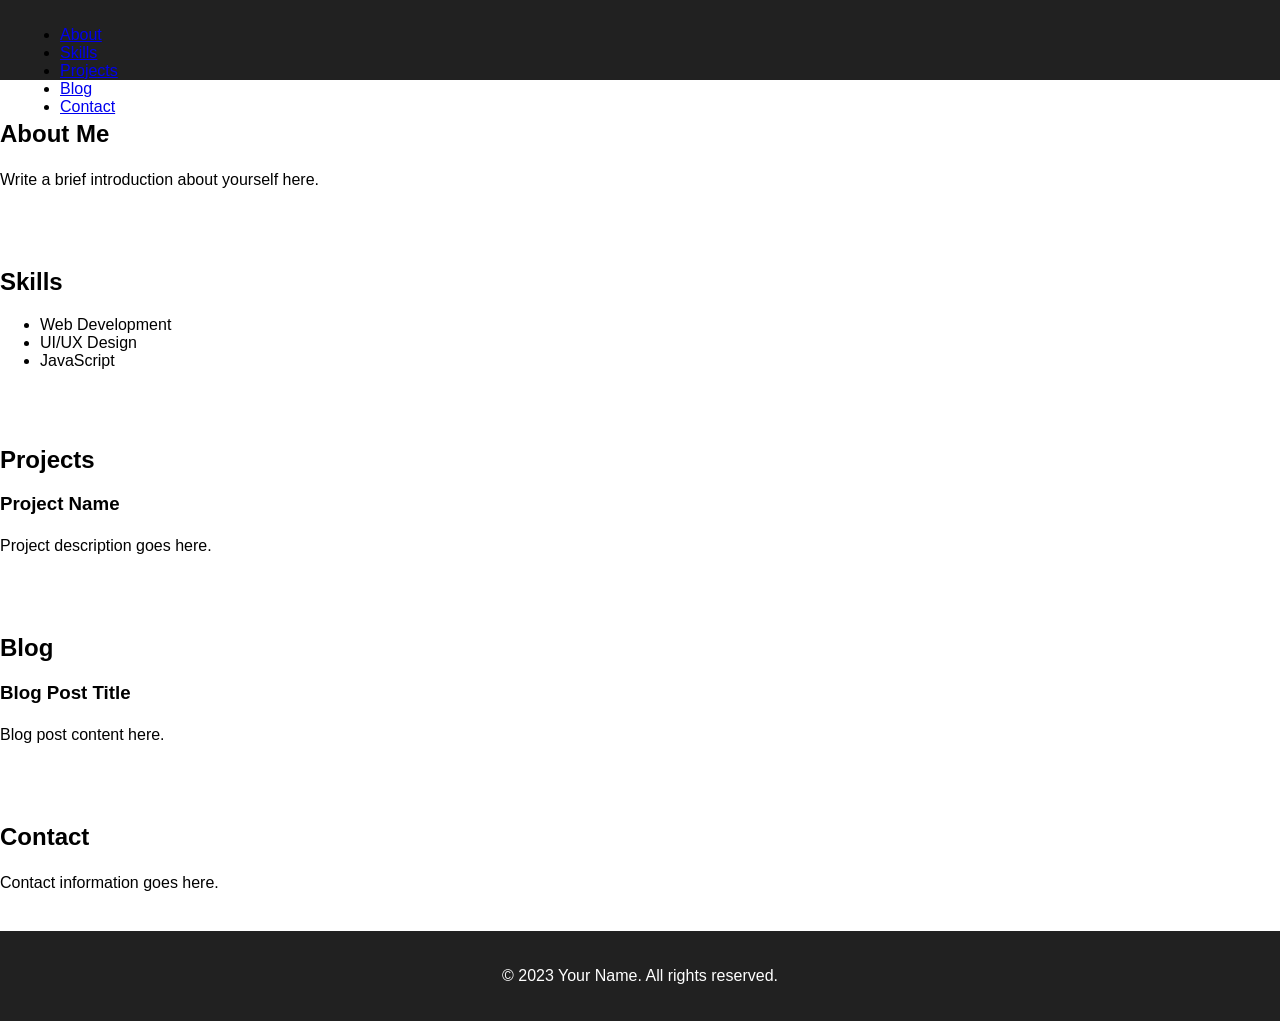
==== index.html @ ae397d25 "Update index.html" ====
<!DOCTYPE html>
<html lang="en">
<head>
    <meta charset="UTF-8">
    <meta name="viewport" content="width=device-width, initial-scale=1.0">
    <link rel="stylesheet" href="styles.css">
    <title>Your Portfolio</title>
</head>
<body>
    <header>
        <nav>
            <ul class="nav-list">
                <li><a href="#about">About</a></li>
                <li><a href="#skills">Skills</a></li>
                <li><a href="#projects">Projects</a></li>
                <li><a href="#blog">Blog</a></li>
                <li><a href="#contact">Contact</a></li>
            </ul>
        </nav>
    </header>
    
    <section id="about" class="section">
        <h2>About Me</h2>
        <p>Write a brief introduction about yourself here.</p>
    </section>
    
    <section id="skills" class="section">
        <h2>Skills</h2>
        <ul class="skill-list">
            <li>Web Development</li>
            <li>UI/UX Design</li>
            <li>JavaScript</li>
            <!-- Add more skills -->
        </ul>
    </section>
    
    <section id="projects" class="section">
        <h2>Projects</h2>
        <div class="project">
            <h3>Project Name</h3>
            <p>Project description goes here.</p>
        </div>
        <!-- Add more projects -->
    </section>
    
    <section id="blog" class="section">
        <h2>Blog</h2>
        <div class="blog-post">
            <h3>Blog Post Title</h3>
            <p>Blog post content here.</p>
        </div>
        <!-- Add more blog posts -->
    </section>
    
    <section id="contact" class="section">
        <h2>Contact</h2>
        <p>Contact information goes here.</p>
    </section>
    
    <footer>
        <p>&copy; 2023 Your Name. All rights reserved.</p>
    </footer>
</body>
</html>
---- styles.css ----
body {
  font-family: sans-serif;
  margin: 0;
  padding: 0;
}

nav {
  background-color: #212121;
  height: 60px;
  padding: 10px 20px;
}

.nav-wrapper {
  display: flex;
  justify-content: space-between;
}

.brand-logo {
  font-size: 20px;
  font-weight: bold;
}

.nav-items {
  list-style: none;
  margin: 0;
  padding: 0;
}

.nav-item {
  padding: 10px;
  text-decoration: none;
}

.nav-item a {
  color: #fff;
  font-size: 16px;
}

.nav-item a:hover {
  color: #000;
}

.container {
  margin: 0 auto;
  max-width: 960px;
}

.section {
  padding: 20px 0;
}

.section h1 {
  font-size: 24px;
  margin-bottom: 10px;
}

.section p {
  line-height: 1.5;
}

.section img {
  max-width: 100%;
}

footer {
  background-color: #212121;
  padding: 20px;
}

footer p {
  color: #fff;
  text-align: center;
}
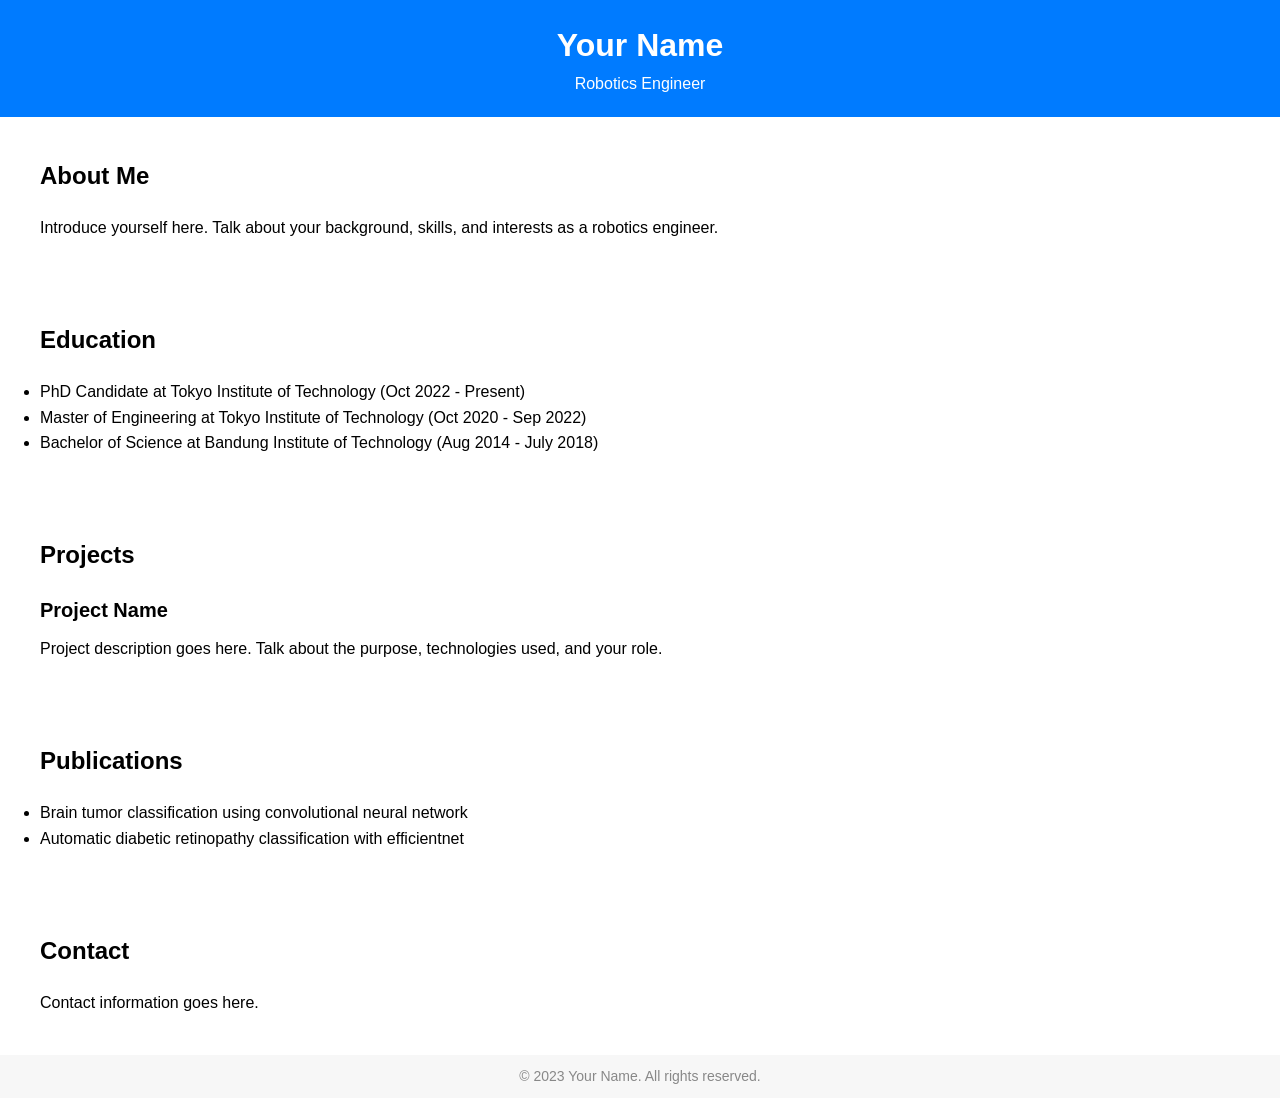
==== commit 72bc26be: "Update index.html" ====
--- a/index.html
+++ b/index.html
@@ -4,57 +4,61 @@
     <meta charset="UTF-8">
     <meta name="viewport" content="width=device-width, initial-scale=1.0">
     <link rel="stylesheet" href="styles.css">
+    <link href="https://fonts.googleapis.com/css?family=Montserrat:400,700" rel="stylesheet">
     <title>Your Portfolio</title>
 </head>
 <body>
     <header>
-        <nav>
-            <ul class="nav-list">
-                <li><a href="#about">About</a></li>
-                <li><a href="#skills">Skills</a></li>
-                <li><a href="#projects">Projects</a></li>
-                <li><a href="#blog">Blog</a></li>
-                <li><a href="#contact">Contact</a></li>
-            </ul>
-        </nav>
+        <div class="header-content">
+            <h1>Your Name</h1>
+            <p>Robotics Engineer</p>
+        </div>
     </header>
     
     <section id="about" class="section">
-        <h2>About Me</h2>
-        <p>Write a brief introduction about yourself here.</p>
+        <div class="content">
+            <h2>About Me</h2>
+            <p>Introduce yourself here. Talk about your background, skills, and interests as a robotics engineer.</p>
+        </div>
     </section>
     
-    <section id="skills" class="section">
-        <h2>Skills</h2>
-        <ul class="skill-list">
-            <li>Web Development</li>
-            <li>UI/UX Design</li>
-            <li>JavaScript</li>
-            <!-- Add more skills -->
-        </ul>
+    <section id="education" class="section">
+        <div class="content">
+            <h2>Education</h2>
+            <ul class="education-list">
+                <li>PhD Candidate at Tokyo Institute of Technology (Oct 2022 - Present)</li>
+                <li>Master of Engineering at Tokyo Institute of Technology (Oct 2020 - Sep 2022)</li>
+                <li>Bachelor of Science at Bandung Institute of Technology (Aug 2014 - July 2018)</li>
+            </ul>
+        </div>
     </section>
     
     <section id="projects" class="section">
-        <h2>Projects</h2>
-        <div class="project">
-            <h3>Project Name</h3>
-            <p>Project description goes here.</p>
+        <div class="content">
+            <h2>Projects</h2>
+            <div class="project">
+                <h3>Project Name</h3>
+                <p>Project description goes here. Talk about the purpose, technologies used, and your role.</p>
+            </div>
+            <!-- Add more projects as needed -->
         </div>
-        <!-- Add more projects -->
     </section>
     
-    <section id="blog" class="section">
-        <h2>Blog</h2>
-        <div class="blog-post">
-            <h3>Blog Post Title</h3>
-            <p>Blog post content here.</p>
+    <section id="publications" class="section">
+        <div class="content">
+            <h2>Publications</h2>
+            <ul class="publication-list">
+                <li>Brain tumor classification using convolutional neural network</li>
+                <li>Automatic diabetic retinopathy classification with efficientnet</li>
+            </ul>
         </div>
-        <!-- Add more blog posts -->
     </section>
     
     <section id="contact" class="section">
-        <h2>Contact</h2>
-        <p>Contact information goes here.</p>
+        <div class="content">
+            <h2>Contact</h2>
+            <p>Contact information goes here.</p>
+        </div>
     </section>
     
     <footer>
--- a/styles.css
+++ b/styles.css
@@ -1,73 +1,69 @@
-body {
-  font-family: sans-serif;
-  margin: 0;
-  padding: 0;
+/* Reset default styles */
+body, h1, h2, h3, p, ul, li {
+    margin: 0;
+    padding: 0;
 }
 
-nav {
-  background-color: #212121;
-  height: 60px;
-  padding: 10px 20px;
+body {
+    font-family: Arial, sans-serif;
+    line-height: 1.6;
 }
 
-.nav-wrapper {
-  display: flex;
-  justify-content: space-between;
+header {
+    background-color: #007bff;
+    color: white;
+    padding: 20px 0;
+    text-align: center;
 }
 
-.brand-logo {
-  font-size: 20px;
-  font-weight: bold;
+.nav-list {
+    list-style-type: none;
 }
 
-.nav-items {
-  list-style: none;
-  margin: 0;
-  padding: 0;
+.nav-list li {
+    display: inline;
+    margin-right: 20px;
 }
 
-.nav-item {
-  padding: 10px;
-  text-decoration: none;
-}
-
-.nav-item a {
-  color: #fff;
-  font-size: 16px;
-}
-
-.nav-item a:hover {
-  color: #000;
-}
-
-.container {
-  margin: 0 auto;
-  max-width: 960px;
+.nav-list a {
+    text-decoration: none;
+    color: white;
+    font-weight: bold;
 }
 
 .section {
-  padding: 20px 0;
+    padding: 40px;
+    background-color: white;
 }
 
-.section h1 {
-  font-size: 24px;
-  margin-bottom: 10px;
+.section h2 {
+    font-size: 24px;
+    margin-bottom: 20px;
 }
 
-.section p {
-  line-height: 1.5;
+.skill-list {
+    list-style-type: none;
 }
 
-.section img {
-  max-width: 100%;
+.skill-list li {
+    display: inline-block;
+    margin-right: 10px;
+}
+
+.project h3 {
+    font-size: 20px;
+    margin-bottom: 10px;
+}
+
+.blog-post h3 {
+    font-size: 20px;
+    margin-bottom: 10px;
 }
 
 footer {
-  background-color: #212121;
-  padding: 20px;
+    background-color: #f7f7f7;
+    padding: 10px 0;
+    text-align: center;
+    font-size: 14px;
+    color: #888;
 }
-
-footer p {
-  color: #fff;
-  text-align: center;
-}
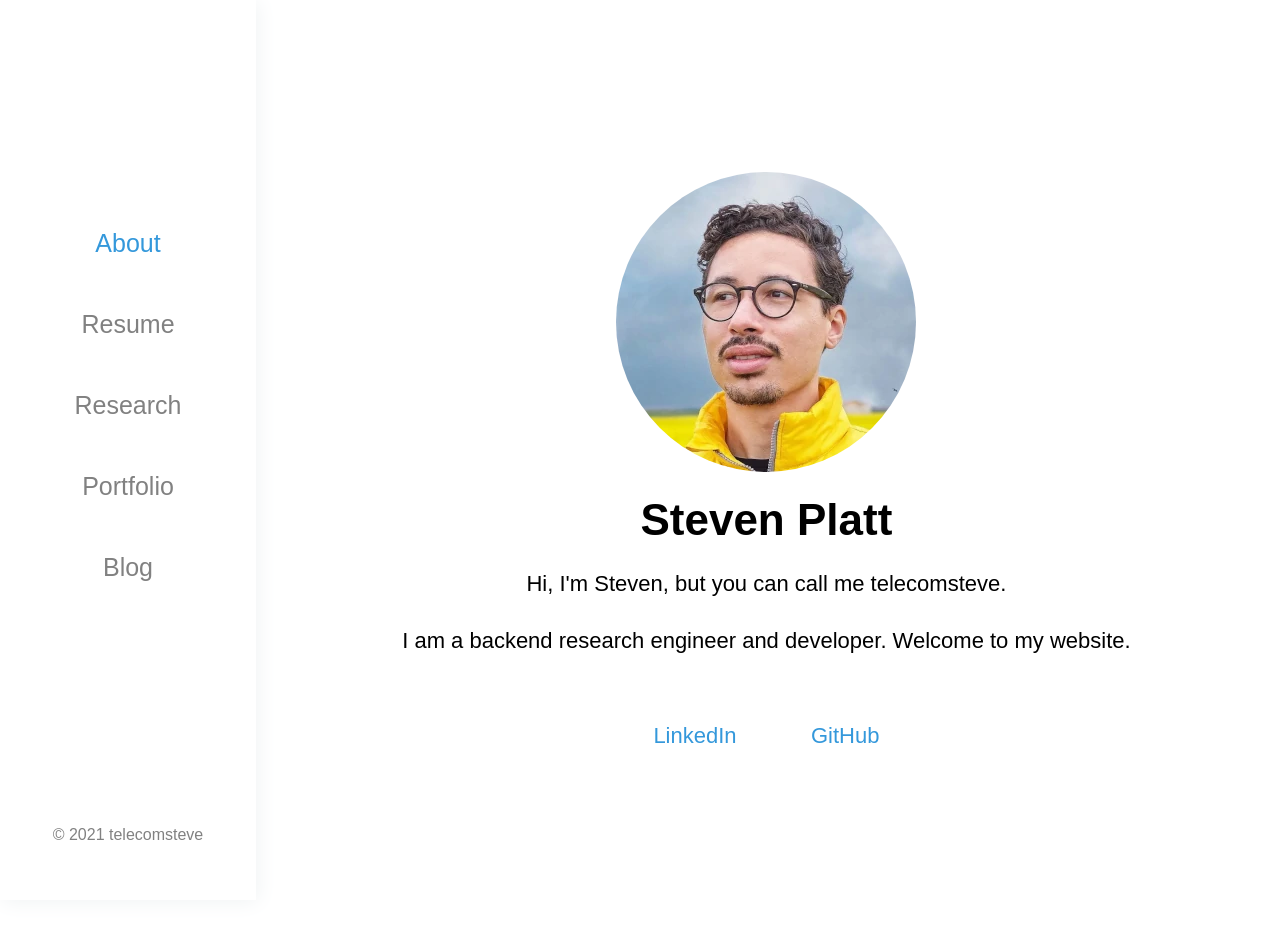
==== commit 7aa410f3: "Starting to use web template" ====
--- a/index.html
+++ b/index.html
@@ -1,68 +1,48 @@
 <!DOCTYPE html>
-<html lang="en">
-<head>
-    <meta charset="UTF-8">
-    <meta name="viewport" content="width=device-width, initial-scale=1.0">
-    <link rel="stylesheet" href="styles.css">
-    <link href="https://fonts.googleapis.com/css?family=Montserrat:400,700" rel="stylesheet">
-    <title>Your Portfolio</title>
+<html>
+<head profile="http://www.w3.org/2005/10/profile">
+<link rel="icon" 
+      type="image/png" 
+      href="./img/favicon.webp">
+<meta name="viewport" content="width=device-width, initial-scale=1">
+<title>telecomsteve</title>
+<link rel="stylesheet" href="./stylesheet.css">
 </head>
 <body>
-    <header>
-        <div class="header-content">
-            <h1>Your Name</h1>
-            <p>Robotics Engineer</p>
+
+<div class="sidenav">
+    <div class="navblock">
+        <div class="navblock_text">
+            <a style="color:#3498DB" href="./index.html">About</a>
+            <a href="./resume.html">Resume</a>
+            <a href="./research.html">Research</a>
+            <a href="./portfolio.html">Portfolio</a>
+            <a href="./blog.html">Blog</a>
         </div>
-    </header>
-    
-    <section id="about" class="section">
-        <div class="content">
-            <h2>About Me</h2>
-            <p>Introduce yourself here. Talk about your background, skills, and interests as a robotics engineer.</p>
+    </div>
+    <div class="footer">
+        <p>&copy; 2021 telecomsteve</p>
+    </div>
+</div>
+
+<div class="main">
+    <div >
+        <img src="./img/steven_platt.webp" alt="Steven Platt" class="about_photo">
+    </div>
+
+    <div class="about_text">
+        <h1>Steven Platt</h1>
+
+        <p>Hi, I'm Steven, but you can call me telecomsteve.</p>
+        <p>I am a backend research engineer and developer. Welcome to my website.</p>
+        <div class="about_links">
+            <a class="about_links" target="blank" href="https://www.linkedin.com/in/telecomsteve">LinkedIn</a>
+            <a class="about_links" target="blank" href="https://github.com/stevenplatt">GitHub</a>
         </div>
-    </section>
-    
-    <section id="education" class="section">
-        <div class="content">
-            <h2>Education</h2>
-            <ul class="education-list">
-                <li>PhD Candidate at Tokyo Institute of Technology (Oct 2022 - Present)</li>
-                <li>Master of Engineering at Tokyo Institute of Technology (Oct 2020 - Sep 2022)</li>
-                <li>Bachelor of Science at Bandung Institute of Technology (Aug 2014 - July 2018)</li>
-            </ul>
-        </div>
-    </section>
-    
-    <section id="projects" class="section">
-        <div class="content">
-            <h2>Projects</h2>
-            <div class="project">
-                <h3>Project Name</h3>
-                <p>Project description goes here. Talk about the purpose, technologies used, and your role.</p>
-            </div>
-            <!-- Add more projects as needed -->
-        </div>
-    </section>
-    
-    <section id="publications" class="section">
-        <div class="content">
-            <h2>Publications</h2>
-            <ul class="publication-list">
-                <li>Brain tumor classification using convolutional neural network</li>
-                <li>Automatic diabetic retinopathy classification with efficientnet</li>
-            </ul>
-        </div>
-    </section>
-    
-    <section id="contact" class="section">
-        <div class="content">
-            <h2>Contact</h2>
-            <p>Contact information goes here.</p>
-        </div>
-    </section>
-    
-    <footer>
-        <p>&copy; 2023 Your Name. All rights reserved.</p>
-    </footer>
+    </div>
+</div>
+
+
+
 </body>
-</html>
+</html> 
--- a/stylesheet.css
+++ b/stylesheet.css
@@ -0,0 +1,229 @@
+body {
+  font-family: "Lato", sans-serif;
+}
+
+/* Style page content */
+.main {
+  margin-left: 20%; /* Same as the width of the sidenav */
+  font-size: 22px; /* Increased text to enable scrolling */
+  line-height: 35px;
+  padding: 10%;
+}
+
+.sidenav {
+  height: 100%;
+  width: 20%;
+  position: fixed;
+  z-index: 1;
+  top: 0;
+  left: 0;
+  box-shadow: 2px 2px 20px #F0F3F4;
+  overflow-x: hidden;
+  
+}
+
+.navblock {
+  margin:auto;
+  width: 100%;
+  height: 90%;
+  display: flex;
+}
+
+.navblock_text {
+  margin: auto;
+  width: 100%;
+  padding-top: 15%;
+  padding-bottom: 15%;
+}
+
+.navblock_text a {
+  padding: 26px 16px 26px 16px;
+  text-decoration: none;
+  text-align: center;
+  font-size: 25px;
+  color: #818181;
+  display: block;
+}
+
+.navblock_text a:hover {
+  color: #CFD8DC;
+}
+
+.footer {
+  position: relative;
+  left: 0;
+  bottom: 0;
+  width: 100%;
+  color: #818181;
+  text-align: center;
+}
+
+.about_accent {
+  color:  green;
+}
+
+.resume_accent {
+  color:  green;
+}
+
+.research_accent {
+  color:  #E74C3C;
+}
+
+.blog_accent {
+  color:  #8E44AD;
+}
+
+a {
+  color: #3498DB;
+  text-decoration: none;
+}
+
+.about_photo{
+  display: block;
+  margin-top: 5%;
+  width: 300px;
+  height:300px;
+  object-fit:cover;
+  border-radius:50%;
+  margin-left: auto;
+  margin-right: auto;
+}
+
+.about_logo{
+  display: block;
+  width: 40%;
+  margin-left: auto;
+  margin-right: auto;
+}
+
+.about_text {
+  text-align: center;
+}
+
+.about_links {
+  text-align: center;
+  padding: 5% 5% 5% 5%;
+}
+
+.portfolio_accent {
+  color:  #F1C40F;
+}
+
+.portfolio_image {
+  max-width: 300px;
+  max-height:300px;
+  position: absolute;
+  top: 55%;
+  left: 50%;
+  transform: translate(-50%, -50%);
+}
+
+.portfolio-container {
+  display: flex;
+  flex-flow: row wrap;
+  justify-content: space-between;
+}
+
+.portfolio-container > div {
+  background-color: white;
+  width: 50%;
+  margin: 4% 0% 4% 0%;
+  min-height: 20vh;
+  justify-content: center;
+  position: relative;
+}
+
+.portfolio-container_text {
+  width: 90%;
+  position: absolute;
+  text-align: left;
+}
+
+.portfolio-container_image {
+  width: 90%;
+  position: absolute;
+  text-align: center;
+  color: #8E44AD;
+}
+
+.blog-container {
+  display: flex;
+  flex-wrap: wrap;
+  justify-content: space-between;
+}
+
+.blog-container > div {
+  background-color: white;
+  box-shadow: 2px 2px 20px #EAECEE;
+  width: 45%;
+  margin: 5% 0% 5% 0%;
+  min-height: 25vh;
+  line-height: 60px;
+  font-size: 25px;
+  align-items: center;
+  justify-content: center;
+  position: relative;
+}
+
+.blog_text {
+  width: 90%;
+  position: absolute;
+  top: 55%;
+  left: 50%;
+  transform: translate(-50%, -50%);
+  text-align: center;
+}
+
+.blog_date {
+  width: 95%;
+  padding-right: 5%;
+  font-size: 20px;
+  color: #CFD8DC;
+  text-align: end;
+  margin-block-start: 0em;
+  margin-block-end: 0em;
+}
+
+@media screen and (max-width: 700px) {
+  .sidenav {
+    width: 100%;
+    height: auto;
+    position: relative;
+    box-shadow: 0px 10px 40px #F0F3F4;
+  }
+  .sidenav a {
+    text-align: center;
+    float: none;
+  }
+  .navblock_text a {
+    padding: 16px;
+  }
+  .footer {
+    display: none;
+  }
+  .main {
+    margin-left: 0;
+    padding: 20% 4% 20% 4%;
+  }
+
+  .portfolio_image {
+    display: block;
+    max-width: 80%;
+  }
+}
+
+@media screen and (max-width: 1100px) {
+  .blog-container > div {
+    width: 100%;
+    min-height: 30vh;
+    margin: 10% 0% 10% 0%;
+  }
+  .portfolio-container > div {
+    width: 100%;
+  }
+
+}
+
+
+
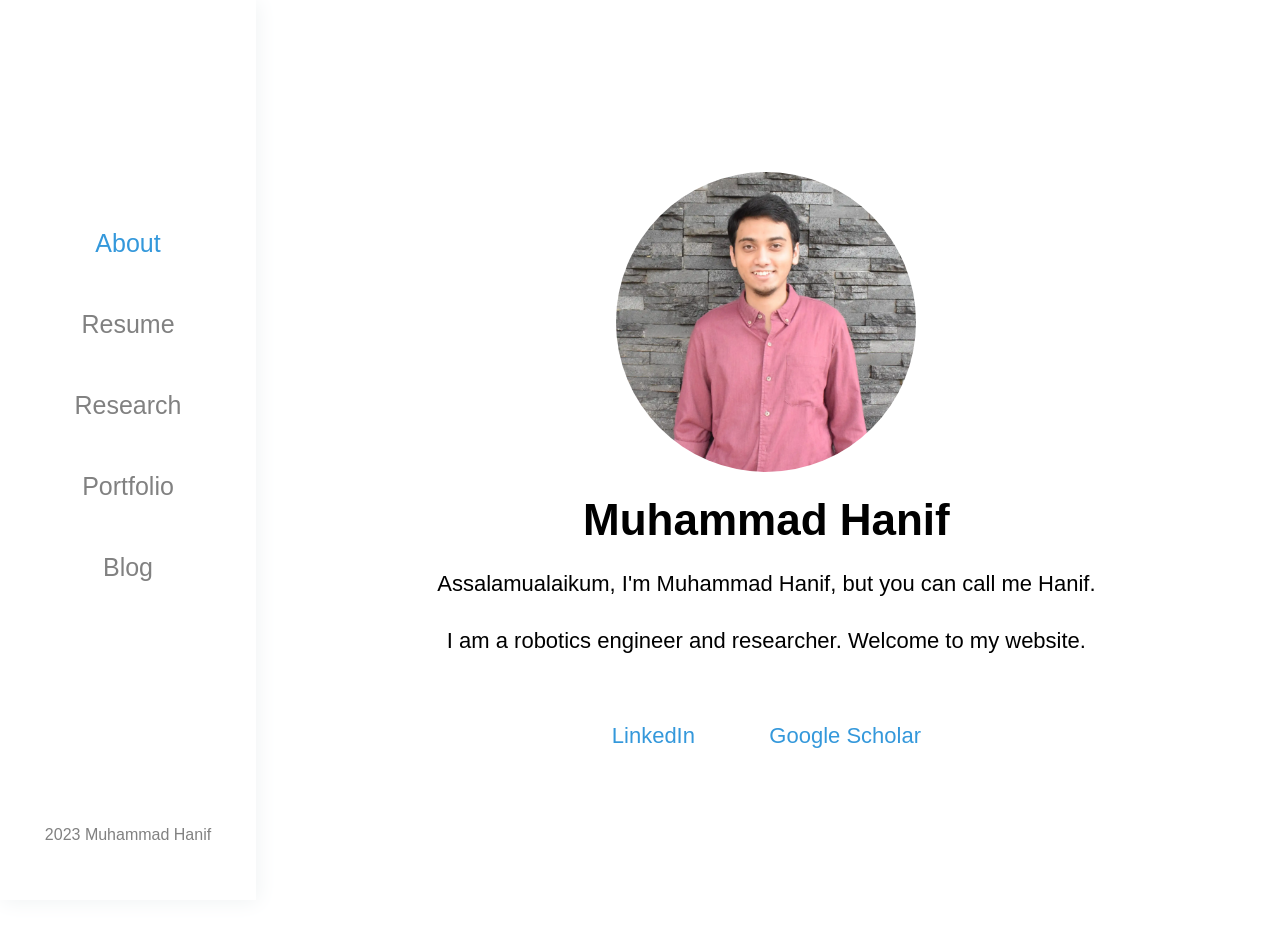
==== commit 4b72f591: "Fix index.html" ====
--- a/index.html
+++ b/index.html
@@ -5,7 +5,7 @@
       type="image/png" 
       href="./img/favicon.webp">
 <meta name="viewport" content="width=device-width, initial-scale=1">
-<title>telecomsteve</title>
+<title>Muhammad Hanif</title>
 <link rel="stylesheet" href="./stylesheet.css">
 </head>
 <body>
@@ -21,23 +21,23 @@
         </div>
     </div>
     <div class="footer">
-        <p>&copy; 2021 telecomsteve</p>
+        <p> 2023 Muhammad Hanif</p>
     </div>
 </div>
 
 <div class="main">
     <div >
-        <img src="./img/steven_platt.webp" alt="Steven Platt" class="about_photo">
+        <img src="./img/muhammad_hanif.webp" alt="Muhammad Hanif" class="about_photo">
     </div>
 
     <div class="about_text">
-        <h1>Steven Platt</h1>
+        <h1>Muhammad Hanif</h1>
 
-        <p>Hi, I'm Steven, but you can call me telecomsteve.</p>
-        <p>I am a backend research engineer and developer. Welcome to my website.</p>
+        <p>Assalamualaikum, I'm Muhammad Hanif, but you can call me Hanif.</p>
+        <p>I am a robotics engineer and researcher. Welcome to my website.</p>
         <div class="about_links">
-            <a class="about_links" target="blank" href="https://www.linkedin.com/in/telecomsteve">LinkedIn</a>
-            <a class="about_links" target="blank" href="https://github.com/stevenplatt">GitHub</a>
+            <a class="about_links" target="blank" href="https://www.linkedin.com/in/muhammad-hanif-6189b0157/">LinkedIn</a>
+            <a class="about_links" target="blank" href="https://scholar.google.com/citations?user=sgbkglMAAAAJ&hl=en">Google Scholar</a>
         </div>
     </div>
 </div>
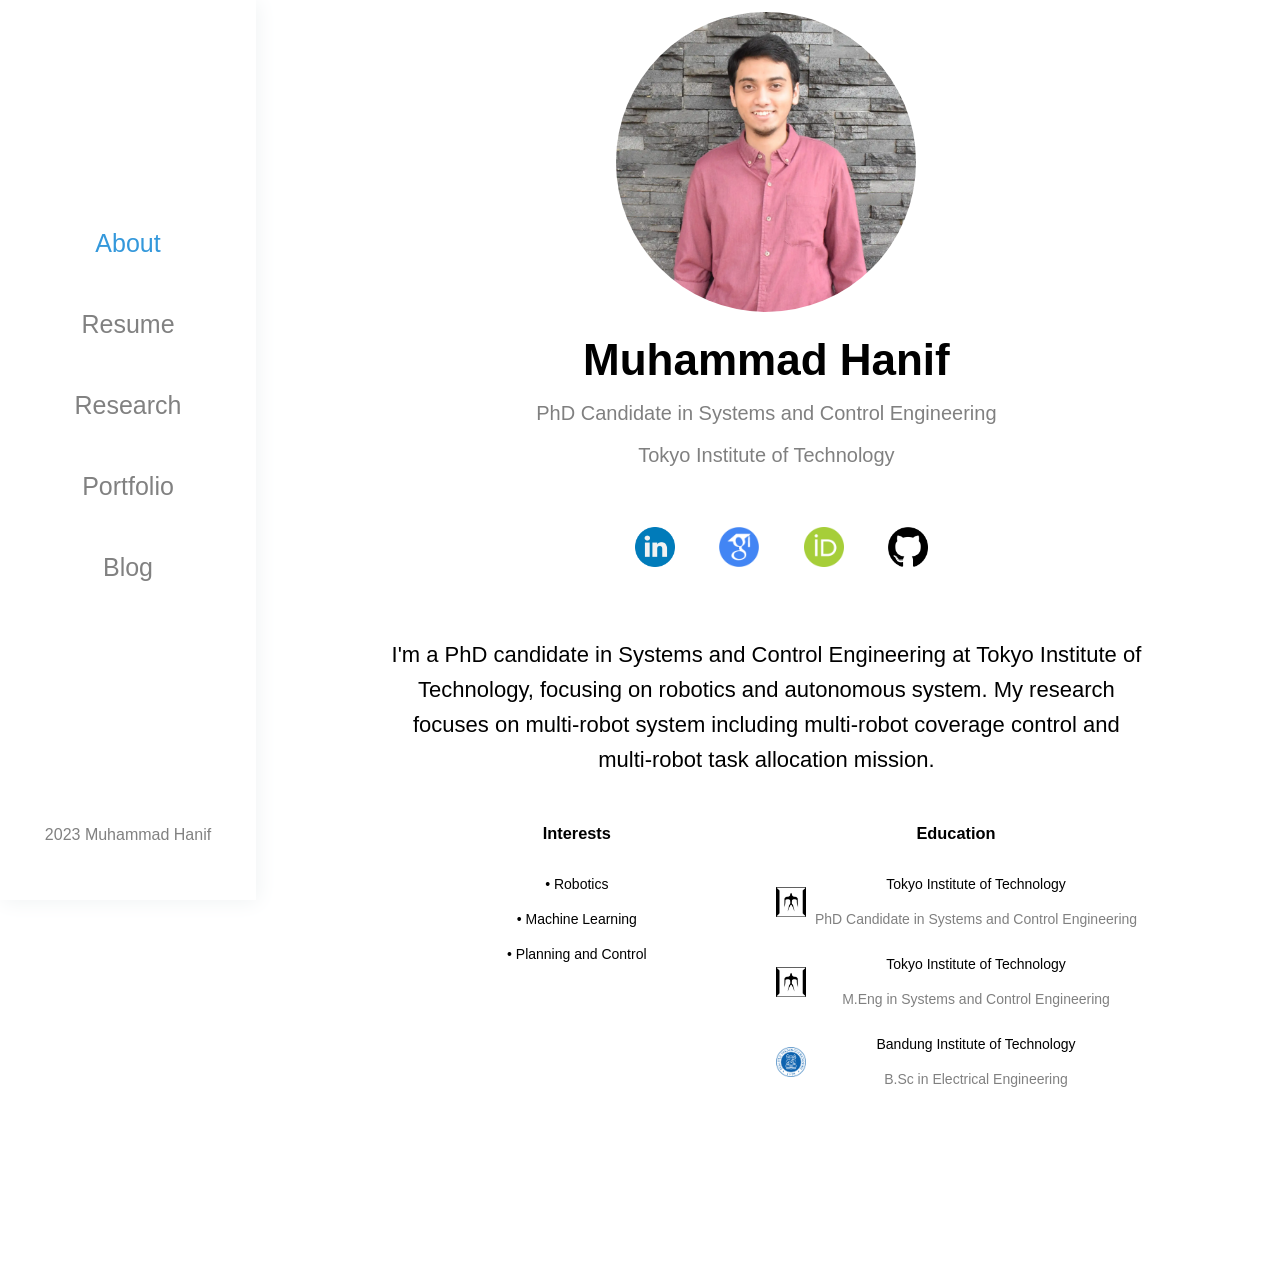
==== commit c5fd952c: "Modify index.html" ====
--- a/index.html
+++ b/index.html
@@ -1,12 +1,72 @@
 <!DOCTYPE html>
 <html>
 <head profile="http://www.w3.org/2005/10/profile">
-<link rel="icon" 
-      type="image/png" 
-      href="./img/favicon.webp">
-<meta name="viewport" content="width=device-width, initial-scale=1">
-<title>Muhammad Hanif</title>
-<link rel="stylesheet" href="./stylesheet.css">
+    <link rel="icon" 
+          type="image/png" 
+          href="./img/favicon.webp">
+    <meta name="viewport" content="width=device-width, initial-scale=1">
+    <title>Muhammad Hanif</title>
+    <link rel="stylesheet" href="./stylesheet.css">
+    <style>
+        .main {
+            margin-top: -160px; /* Adjust the margin-top as needed */
+        }
+        .about_links {
+            text-align: center; /* Align the logos to the center */
+        }
+        .about_links img {
+            width: 40px; /* Adjust the width as needed */
+            height: auto; /* Maintain aspect ratio */
+            margin-right: -30px; /* Add margin to the right of each logo */
+        }
+        .about_text h2 {
+            font-family: Arial, sans-serif; /* Specify font family */
+            font-size: 20px; /* Specify font size */
+            font-weight: normal; /* Specify font weight */
+            margin-top: -10px; /* Adjust margin-top as needed */
+            color: gray; /* Change text color to gray */
+        }
+        .interests,
+        .education {
+            font-size: 14px; /* Adjust font size for interests and education */
+        }
+        .interests {
+            float: left; /* Align interests section to the left */
+            width: 50%; /* Set width to 50% for side by side layout */
+        }
+        .interests ul {
+            list-style: none; /* Remove bullet points */
+            padding: 0; /* Remove default padding */
+            text-align: center; /* Center-align text */
+        }
+        .education {
+            float: left; /* Align education section to the left */
+            width: 50%; /* Set width to 50% for side by side layout */
+        }
+        .education ul {
+            list-style: none; /* Remove default list styles */
+            padding: 0; /* Remove default padding */
+        }
+        .education ul li {
+            display: flex; /* Use flexbox for layout */
+            align-items: center; /* Center align items vertically */
+            margin-bottom: 10px; /* Add bottom margin for spacing */
+        }
+        .education ul li img {
+            width: 30px; /* Adjust the width of the logos */
+            height: 30px; /* Maintain aspect ratio */
+            margin-right: 0px; /* Add margin to the right of each logo */
+            margin-left: 10px; /* Add margin to the right of each logo */
+        }
+        .education ul li span {
+            flex: 1; /* Take remaining space */
+        }
+        .status {
+            display: block; /* Make the text appear on a separate line */
+            font-size: 14px; /* Adjust font size as needed */
+            color: gray; /* Change text color if necessary */
+        }
+    </style>
 </head>
 <body>
 
@@ -32,17 +92,57 @@
 
     <div class="about_text">
         <h1>Muhammad Hanif</h1>
+        <h2>PhD Candidate in Systems and Control Engineering</h2>
+        <h2>Tokyo Institute of Technology</h2>
 
-        <p>Assalamualaikum, I'm Muhammad Hanif, but you can call me Hanif.</p>
-        <p>I am a robotics engineer and researcher. Welcome to my website.</p>
         <div class="about_links">
-            <a class="about_links" target="blank" href="https://www.linkedin.com/in/muhammad-hanif-6189b0157/">LinkedIn</a>
-            <a class="about_links" target="blank" href="https://scholar.google.com/citations?user=sgbkglMAAAAJ&hl=en">Google Scholar</a>
+            <a class="about_links" target="blank" href="https://www.linkedin.com/in/muhammad-hanif-6189b0157/"><img src="./img/linkedin_icon.webp" alt="LinkedIn"></a>
+            <a class="about_links" target="blank" href="https://scholar.google.com/citations?user=sgbkglMAAAAJ&hl=en"><img src="./img/google_scholar_icon.webp" alt="Google Scholar"></a>
+            <a class="about_links" target="blank" href="https://orcid.org/0009-0001-0475-8711"><img src="./img/orchid_icon.webp" alt="ORCID"></a>
+            <a class="about_links" target="blank" href="https://github.com/hanifmania"><img src="./img/github_icon.webp" alt="Github"></a>
         </div>
+
+        <p>I'm a PhD candidate in Systems and Control Engineering at Tokyo Institute of Technology, focusing on robotics and autonomous system. My research focuses on multi-robot system including multi-robot coverage control and multi-robot task allocation mission.</p>
+        
+        <div class="interests">
+            <h3>Interests</h3>
+            <ul>
+                <li>&#8226; Robotics</li>
+                <li>&#8226; Machine Learning</li>
+                <li>&#8226; Planning and Control</li>
+            </ul>
+        </div>
+        
+        <div class="education">
+            <h3>Education</h3>
+            <ul>
+                <li>
+                    <img src="./img/tit_logo.webp" alt="Tokyo Institute of Technology"> 
+                    <span>
+                        Tokyo Institute of Technology <br>
+                        <span class="status">PhD Candidate in Systems and Control Engineering</span>
+                    </span>
+                </li>
+                <li>
+                    <img src="./img/tit_logo.webp" alt="Tokyo Institute of Technology"> 
+                    <span>
+                        Tokyo Institute of Technology <br>
+                        <span class="status">M.Eng in Systems and Control Engineering</span>
+                    </span>
+                </li>
+                <li>
+                    <img src="./img/bit_logo.webp" alt="Bandung Institute of Technology"> 
+                    <span>
+                        Bandung Institute of Technology <br>
+                        <span class="status">B.Sc in Electrical Engineering</span>
+                    </span>
+                </li>
+            </ul>
+        </div>
+        
     </div>
+
 </div>
 
-
-
 </body>
-</html> 
+</html>
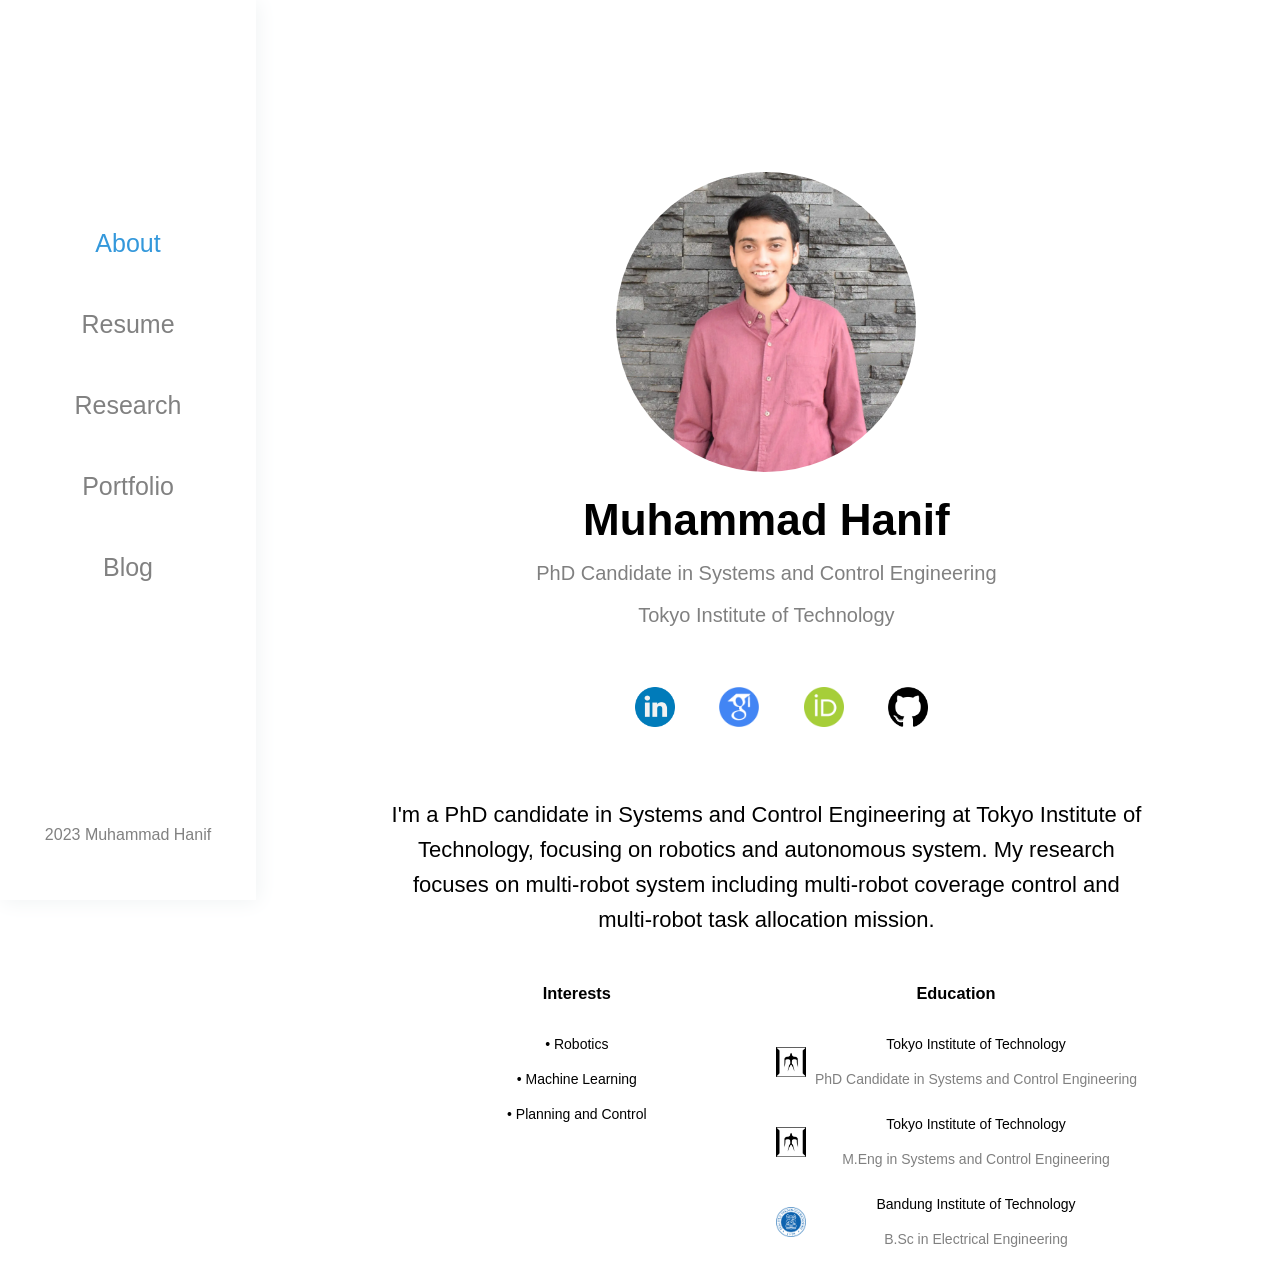
==== commit f4d1ef4b: "Adjust Margin Top in index.html" ====
--- a/index.html
+++ b/index.html
@@ -9,7 +9,7 @@
     <link rel="stylesheet" href="./stylesheet.css">
     <style>
         .main {
-            margin-top: -160px; /* Adjust the margin-top as needed */
+            margin-top: 0px; /* Adjust the margin-top as needed */
         }
         .about_links {
             text-align: center; /* Align the logos to the center */
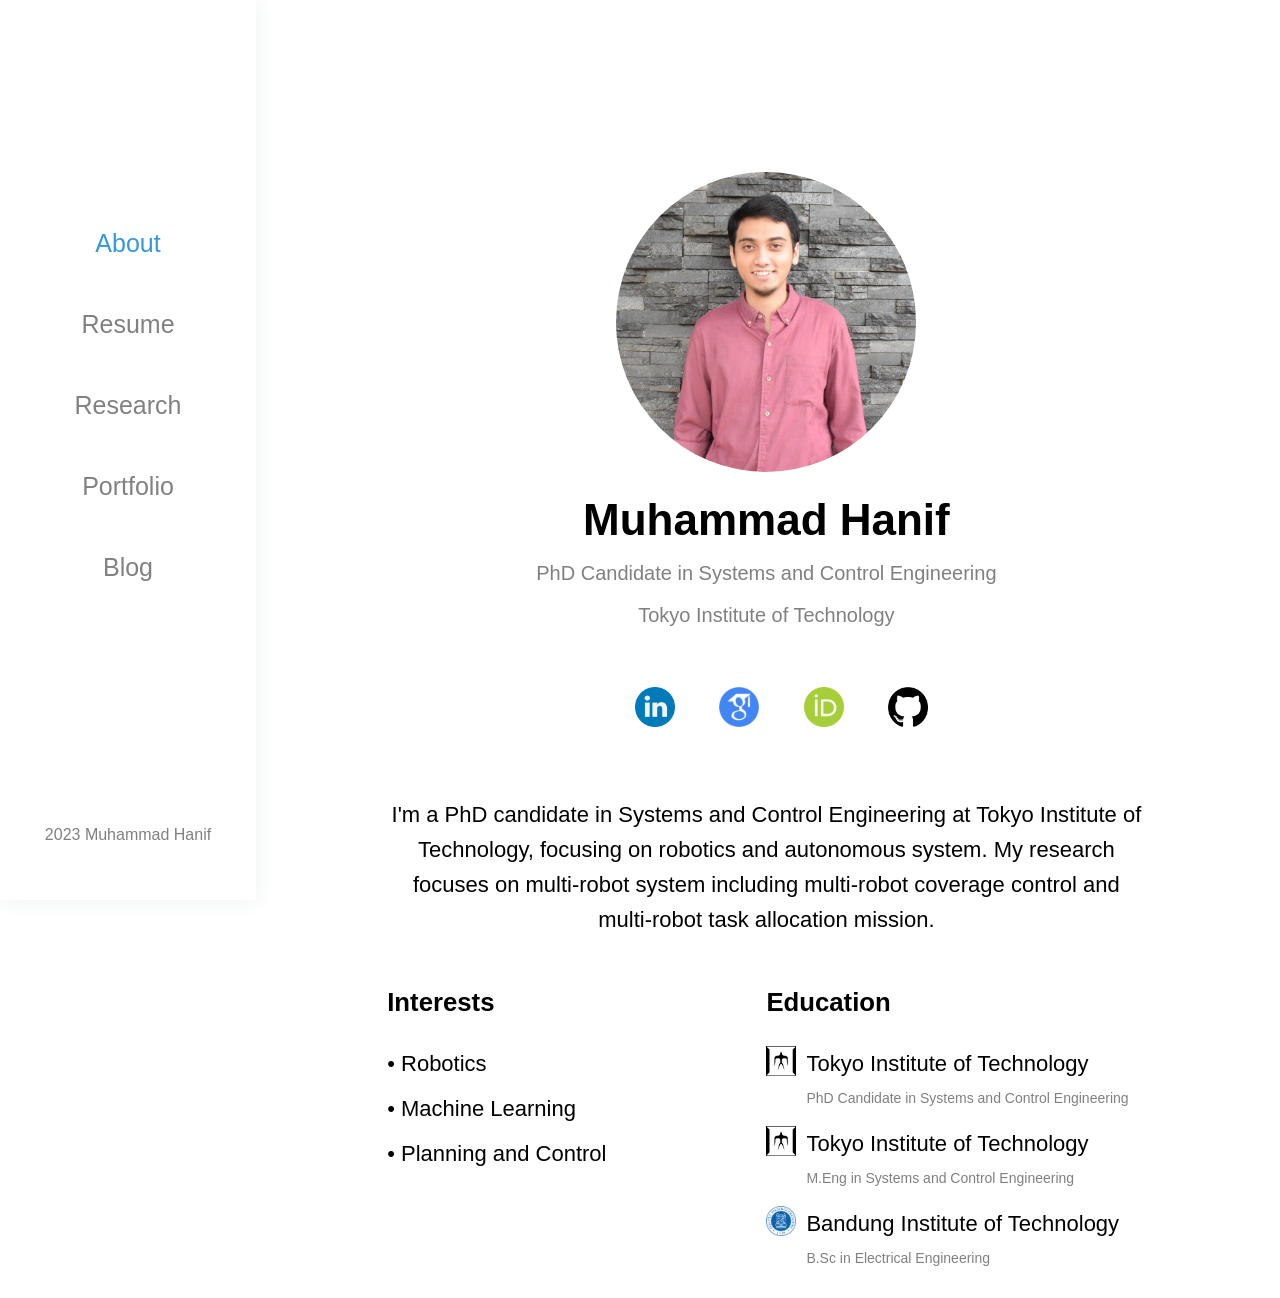
==== commit 9a3518c2: "Adjust Interest and Education section in index.html" ====
--- a/index.html
+++ b/index.html
@@ -28,7 +28,7 @@
         }
         .interests,
         .education {
-            font-size: 14px; /* Adjust font size for interests and education */
+            text-align: left; /* Align text to the left */
         }
         .interests {
             float: left; /* Align interests section to the left */
@@ -37,7 +37,9 @@
         .interests ul {
             list-style: none; /* Remove bullet points */
             padding: 0; /* Remove default padding */
-            text-align: center; /* Center-align text */
+        }
+        .interests ul li {
+            margin-bottom: 10px; /* Add bottom margin for spacing */
         }
         .education {
             float: left; /* Align education section to the left */
@@ -49,20 +51,20 @@
         }
         .education ul li {
             display: flex; /* Use flexbox for layout */
-            align-items: center; /* Center align items vertically */
+            align-items: flex-start; /* Align items to the top */
             margin-bottom: 10px; /* Add bottom margin for spacing */
         }
         .education ul li img {
             width: 30px; /* Adjust the width of the logos */
             height: 30px; /* Maintain aspect ratio */
-            margin-right: 0px; /* Add margin to the right of each logo */
-            margin-left: 10px; /* Add margin to the right of each logo */
+            margin-right: 10px; /* Add margin to the right of each logo */
         }
         .education ul li span {
-            flex: 1; /* Take remaining space */
+            display: flex; /* Use flexbox */
+            flex-direction: column; /* Stack items vertically */
+            align-items: flex-start; /* Align items to the left */
         }
         .status {
-            display: block; /* Make the text appear on a separate line */
             font-size: 14px; /* Adjust font size as needed */
             color: gray; /* Change text color if necessary */
         }
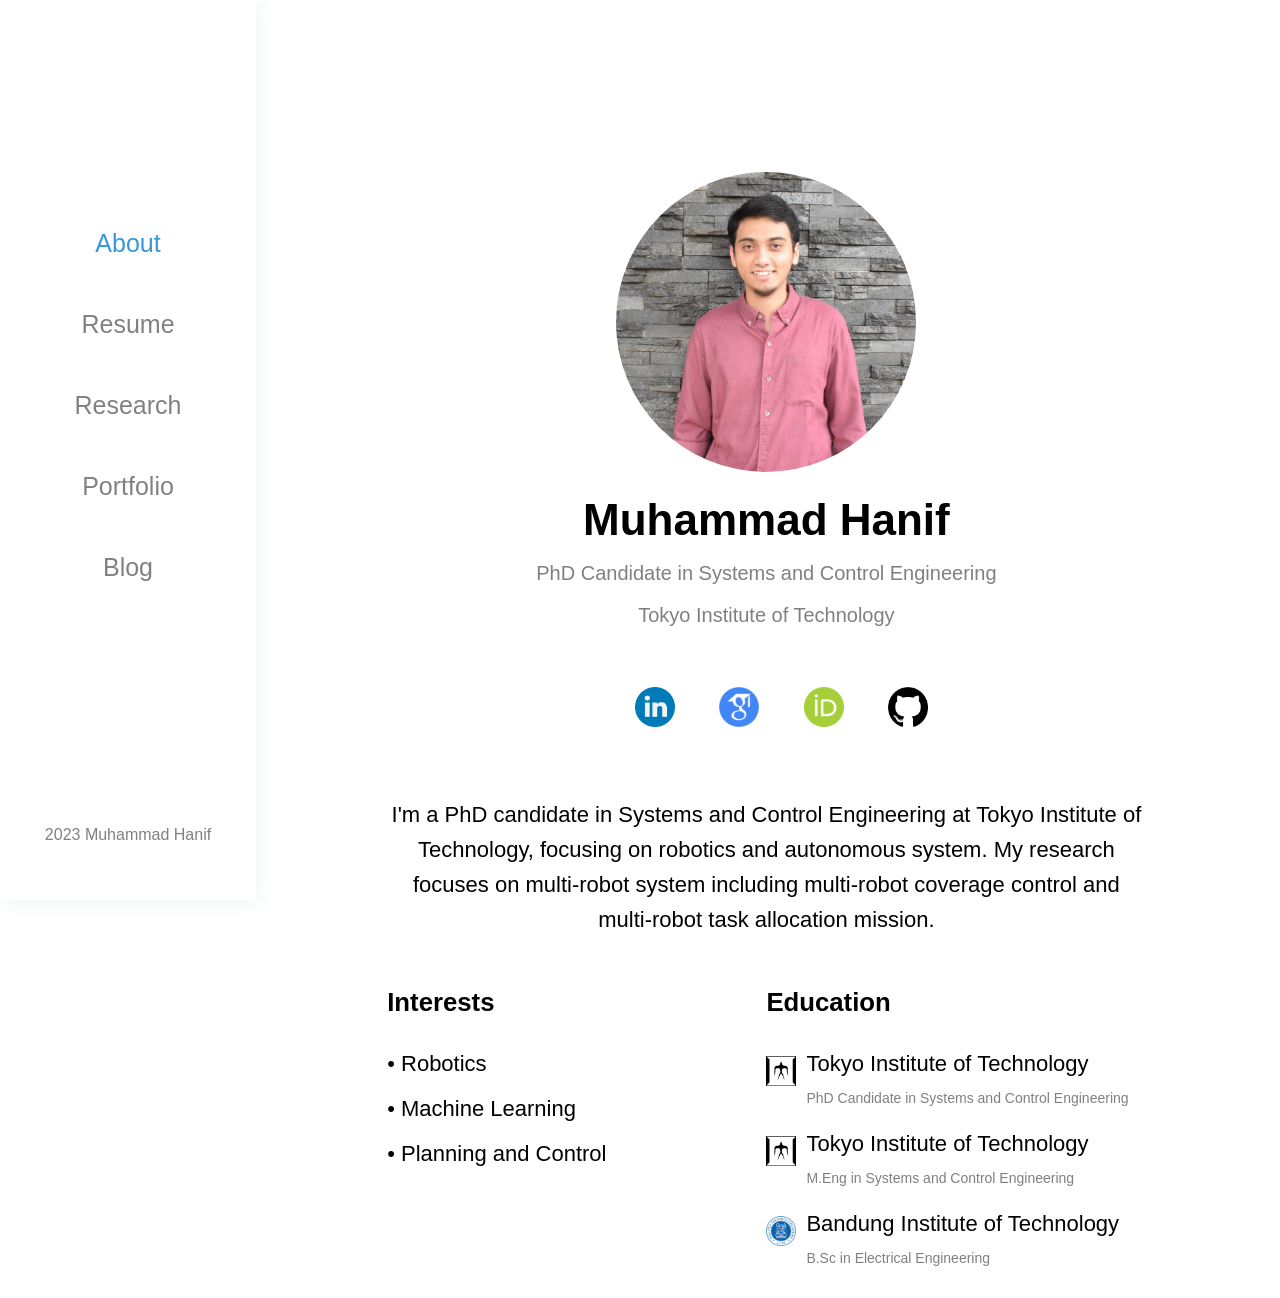
==== commit dcff38c1: "Adjust index.html" ====
--- a/index.html
+++ b/index.html
@@ -58,6 +58,7 @@
             width: 30px; /* Adjust the width of the logos */
             height: 30px; /* Maintain aspect ratio */
             margin-right: 10px; /* Add margin to the right of each logo */
+            margin-top: 10px; /* Add margin to the top of each logo */
         }
         .education ul li span {
             display: flex; /* Use flexbox */
